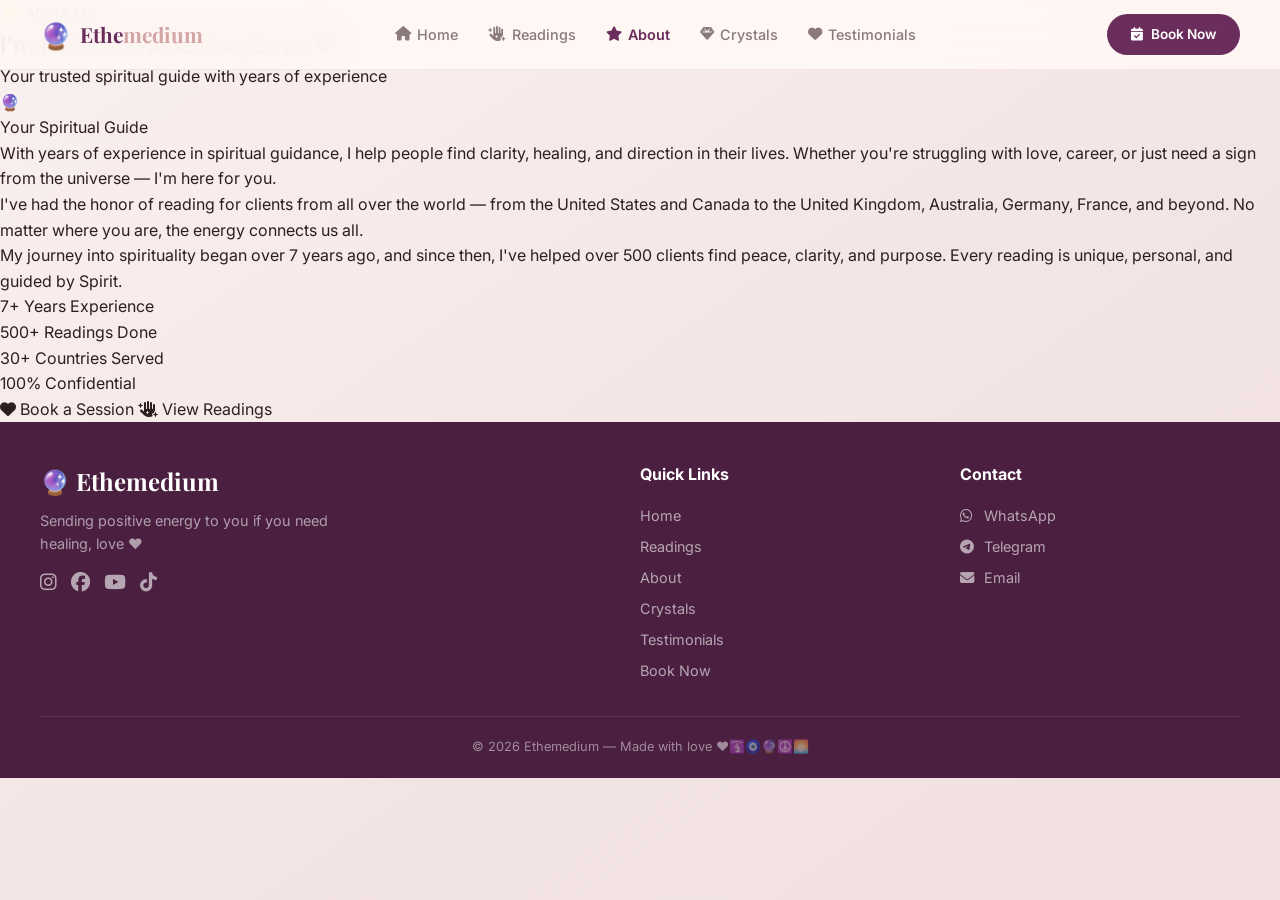
==== about.html @ 145f68f2 "Create about.html" ====
<!DOCTYPE html>
<html lang="en">
<head>
    <meta charset="UTF-8" />
    <meta name="viewport" content="width=device-width, initial-scale=1.0"/>
    <title>🔮 Ethemedium — About</title>
    
    <link rel="stylesheet" href="https://cdnjs.cloudflare.com/ajax/libs/font-awesome/6.5.0/css/all.min.css"/>
    <link href="https://fonts.googleapis.com/css2?family=Playfair+Display:wght@400;600;700;900&family=Inter:wght@300;400;500;600;700&display=swap" rel="stylesheet"/>
    <link rel="stylesheet" href="style.css"/>
</head>
<body>

<!-- ===== NAVIGATION ===== -->
<nav class="navbar">
    <div class="nav-container">
        <a href="index.html" class="nav-logo">
            <span class="logo-icon">🔮</span>
            <span class="logo-text">Ethe<span>medium</span></span>
        </a>
        <ul class="nav-links">
            <li><a href="index.html"><i class="fas fa-home"></i> Home</a></li>
            <li><a href="readings.html"><i class="fas fa-hand-sparkles"></i> Readings</a></li>
            <li><a href="about.html" class="active"><i class="fas fa-star"></i> About</a></li>
            <li><a href="crystals.html"><i class="fas fa-gem"></i> Crystals</a></li>
            <li><a href="testimonials.html"><i class="fas fa-heart"></i> Testimonials</a></li>
        </ul>
        <div class="nav-cta">
            <a href="booking.html" class="btn-primary">
                <i class="fas fa-calendar-check"></i> Book Now
            </a>
        </div>
        <div class="hamburger" onclick="toggleMenu()">
            <span></span>
            <span></span>
            <span></span>
        </div>
    </div>
</nav>

<!-- ===== ABOUT PAGE ===== -->
<section class="page-section">
    <div class="page-container">
        <div class="page-header">
            <span class="page-badge">🌟 About Me</span>
            <h1>I'm Here to Guide You, Love ❤️</h1>
            <p>Your trusted spiritual guide with years of experience</p>
        </div>

        <div class="about-page-content">
            <div class="about-image-large">
                <div class="about-image-placeholder-large">
                    <span>🔮</span>
                    <p>Your Spiritual Guide</p>
                </div>
            </div>

            <div class="about-text">
                <p>
                    With years of experience in spiritual guidance, I help people find clarity, 
                    healing, and direction in their lives. Whether you're struggling with love, 
                    career, or just need a sign from the universe — I'm here for you.
                </p>
                <p>
                    I've had the honor of reading for clients from all over the world — 
                    from the United States and Canada to the United Kingdom, Australia, 
                    Germany, France, and beyond. No matter where you are, the energy 
                    connects us all.
                </p>
                <p>
                    My journey into spirituality began over 7 years ago, and since then, 
                    I've helped over 500 clients find peace, clarity, and purpose. 
                    Every reading is unique, personal, and guided by Spirit.
                </p>
            </div>

            <div class="about-stats-large">
                <div class="stat-large">
                    <span class="stat-number-large">7+</span>
                    <span class="stat-label-large">Years Experience</span>
                </div>
                <div class="stat-large">
                    <span class="stat-number-large">500+</span>
                    <span class="stat-label-large">Readings Done</span>
                </div>
                <div class="stat-large">
                    <span class="stat-number-large">30+</span>
                    <span class="stat-label-large">Countries Served</span>
                </div>
                <div class="stat-large">
                    <span class="stat-number-large">100%</span>
                    <span class="stat-label-large">Confidential</span>
                </div>
            </div>

            <div class="about-cta">
                <a href="booking.html" class="btn-primary-large">
                    <i class="fas fa-heart"></i> Book a Session
                </a>
                <a href="readings.html" class="btn-secondary-large">
                    <i class="fas fa-hand-sparkles"></i> View Readings
                </a>
            </div>
        </div>
    </div>
</section>

<!-- ===== FOOTER ===== -->
<footer class="footer">
    <div class="footer-container">
        <div class="footer-brand">
            <span class="footer-logo">🔮 Ethemedium</span>
            <p>Sending positive energy to you if you need healing, love ❤️</p>
            <div class="footer-socials">
                <a href="#"><i class="fab fa-instagram"></i></a>
                <a href="#"><i class="fab fa-facebook"></i></a>
                <a href="#"><i class="fab fa-youtube"></i></a>
                <a href="#"><i class="fab fa-tiktok"></i></a>
            </div>
        </div>
        <div class="footer-links">
            <h4>Quick Links</h4>
            <a href="index.html">Home</a>
            <a href="readings.html">Readings</a>
            <a href="about.html">About</a>
            <a href="crystals.html">Crystals</a>
            <a href="testimonials.html">Testimonials</a>
            <a href="booking.html">Book Now</a>
        </div>
        <div class="footer-contact">
            <h4>Contact</h4>
            <a href="https://wa.me/2348000000000"><i class="fab fa-whatsapp"></i> WhatsApp</a>
            <a href="https://t.me/YourUsername"><i class="fab fa-telegram"></i> Telegram</a>
            <a href="mailto:spiritualsoul@gmail.com"><i class="fas fa-envelope"></i> Email</a>
        </div>
    </div>
    <div class="footer-bottom">
        <p>© 2026 Ethemedium — Made with love ❤️🛐🧿🔮☮️🌅</p>
    </div>
</footer>

<script>
    function toggleMenu() {
        document.querySelector('.nav-links').classList.toggle('show');
        document.querySelector('.hamburger').classList.toggle('active');
    }
</script>
</body>
</html>
---- style.css ----
/* ============================================
   ETHMEDIUM — COMPLETE STYLESHEET
   ============================================ */

/* ===== RESET & BASE ===== */
* {
    margin: 0;
    padding: 0;
    box-sizing: border-box;
}

:root {
    /* Primary Colors — Warm, Mystical, Inviting */
    --primary: #6B2D5C;
    --primary-light: #8B4D7A;
    --primary-dark: #4A1F3F;
    --secondary: #D4A5A5;
    --secondary-light: #F0E0E0;
    --secondary-bg: #FAF5F5;
    --gold: #C9A84C;
    --gold-light: #E8D5A0;
    --text-dark: #2D1F1F;
    --text-muted: #8A7A7A;
    --text-light: #F5EDED;
    --white: #FFFFFF;
    --shadow: 0 8px 32px rgba(107, 45, 92, 0.15);
    --shadow-hover: 0 12px 40px rgba(107, 45, 92, 0.25);
    --radius: 16px;
    --radius-lg: 24px;
    --transition: all 0.3s cubic-bezier(0.4, 0, 0.2, 1);
}

html {
    scroll-behavior: smooth;
}

body {
    font-family: 'Inter', -apple-system, BlinkMacSystemFont, sans-serif;
    background: linear-gradient(145deg, #FAF0F0 0%, #F5E6E6 50%, #F0E0E0 100%);
    color: var(--text-dark);
    min-height: 100vh;
    line-height: 1.6;
    overflow-x: hidden;
}

a {
    text-decoration: none;
    color: inherit;
}

img {
    max-width: 100%;
    height: auto;
}

/* ===== SCROLLBAR ===== */
::-webkit-scrollbar { width: 8px; }
::-webkit-scrollbar-track { background: var(--secondary-light); border-radius: 10px; }
::-webkit-scrollbar-thumb { background: var(--secondary); border-radius: 10px; }
::-webkit-scrollbar-thumb:hover { background: var(--primary-light); }

/* ============================================
   NAVIGATION
   ============================================ */
.navbar {
    position: fixed;
    top: 0;
    left: 0;
    width: 100%;
    background: rgba(255, 248, 245, 0.92);
    backdrop-filter: blur(20px);
    -webkit-backdrop-filter: blur(20px);
    border-bottom: 1px solid rgba(212, 165, 165, 0.2);
    z-index: 1000;
    padding: 0 20px;
    height: 70px;
    display: flex;
    align-items: center;
}

.nav-container {
    max-width: 1200px;
    width: 100%;
    margin: 0 auto;
    display: flex;
    justify-content: space-between;
    align-items: center;
}

.nav-logo {
    display: flex;
    align-items: center;
    gap: 8px;
    font-family: 'Playfair Display', serif;
    font-weight: 700;
    font-size: 1.3rem;
    color: var(--primary);
}

.nav-logo .logo-icon {
    font-size: 1.6rem;
}

.nav-logo .logo-text span {
    color: var(--secondary);
}

.nav-links {
    display: flex;
    list-style: none;
    gap: 30px;
    align-items: center;
}

.nav-links a {
    font-size: 0.9rem;
    font-weight: 500;
    color: var(--text-muted);
    transition: var(--transition);
    display: flex;
    align-items: center;
    gap: 6px;
}

.nav-links a:hover,
.nav-links a.active {
    color: var(--primary);
}

.nav-links a.active {
    font-weight: 600;
}

.nav-cta .btn-primary {
    background: var(--primary);
    color: white;
    padding: 10px 24px;
    border-radius: 50px;
    font-weight: 600;
    font-size: 0.85rem;
    transition: var(--transition);
    display: inline-flex;
    align-items: center;
    gap: 8px;
}

.nav-cta .btn-primary:hover {
    background: var(--primary-light);
    transform: translateY(-2px);
    box-shadow: var(--shadow);
}

.hamburger {
    display: none;
    flex-direction: column;
    gap: 5px;
    cursor: pointer;
    padding: 5px;
}

.hamburger span {
    width: 25px;
    height: 3px;
    background: var(--primary);
    border-radius: 3px;
    transition: var(--transition);
}

.hamburger.active span:nth-child(1) {
    transform: rotate(45deg) translate(6px, 6px);
}
.hamburger.active span:nth-child(2) {
    opacity: 0;
}
.hamburger.active span:nth-child(3) {
    transform: rotate(-45deg) translate(6px, -6px);
}

/* ============================================
   HERO SECTION WITH SLIDESHOW
   ============================================ */
.hero {
    position: relative;
    height: 100vh;
    min-height: 600px;
    display: flex;
    align-items: center;
    justify-content: center;
    margin-top: 0;
    overflow: hidden;
}

.hero-overlay {
    position: absolute;
    top: 0;
    left: 0;
    width: 100%;
    height: 100%;
    background: linear-gradient(135deg, rgba(107, 45, 92, 0.6) 0%, rgba(20, 10, 18, 0.7) 100%);
    z-index: 2;
}

.slideshow-container {
    position: absolute;
    top: 0;
    left: 0;
    width: 100%;
    height: 100%;
    z-index: 1;
}

.slide {
    position: absolute;
    top: 0;
    left: 0;
    width: 100%;
    height: 100%;
    background-size: cover;
    background-position: center;
    display: none;
    align-items: center;
    justify-content: center;
    transition: opacity 1s ease;
    opacity: 0;
}

.slide.active {
    display: flex;
    opacity: 1;
}

.slide-content {
    text-align: center;
    color: white;
    padding: 20px;
    display: none;
}

.slide-tag {
    background: rgba(255, 255, 255, 0.15);
    backdrop-filter: blur(10px);
    padding: 6px 18px;
    border-radius: 50px;
    font-size: 0.8rem;
    letter-spacing: 2px;
    text-transform: uppercase;
    display: inline-block;
    margin-bottom: 10px;
}

.slide-content h2 {
    font-family: 'Playfair Display', serif;
    font-size: 3rem;
    font-weight: 700;
    text-shadow: 0 2px 20px rgba(0,0,0,0.3);
}

.slide-content p {
    font-size: 1.2rem;
    opacity: 0.9;
    margin-top: 8px;
}

.slide-dots {
    position: absolute;
    bottom: 30px;
    left: 50%;
    transform: translateX(-50%);
    z-index: 10;
    display: flex;
    gap: 10px;
}

.dot {
    width: 12px;
    height: 12px;
    border-radius: 50%;
    background: rgba(255,255,255,0.4);
    cursor: pointer;
    transition: var(--transition);
}

.dot.active {
    background: white;
    transform: scale(1.2);
}

.dot:hover {
    background: rgba(255,255,255,0.8);
}

.slide-arrow {
    position: absolute;
    top: 50%;
    transform: translateY(-50%);
    z-index: 10;
    color: white;
    font-size: 2rem;
    padding: 12px 18px;
    background: rgba(0,0,0,0.2);
    border-radius: 50%;
    cursor: pointer;
    transition: var(--transition);
    text-decoration: none;
    backdrop-filter: blur(5px);
}

.slide-arrow:hover {
    background: rgba(0,0,0,0.4);
}

.slide-arrow.prev { left: 20px; }
.slide-arrow.next { right: 20px; }

.hero-text {
    position: relative;
    z-index: 3;
    text-align: center;
    color: white;
    padding: 20px;
    max-width: 800px;
}

.hero-text h1 {
    display: flex;
    flex-direction: column;
    gap: 6px;
}

.hero-sub {
    font-size: 1rem;
    font-weight: 300;
    letter-spacing: 3px;
    opacity: 0.9;
}

.hero-main {
    font-family: 'Playfair Display', serif;
    font-size: 4rem;
    font-weight: 900;
    text-shadow: 0 4px 30px rgba(0,0,0,0.3);
}

.hero-line {
    font-size: 1.8rem;
    letter-spacing: 10px;
    margin-top: 4px;
}

.hero-desc {
    font-size: 1.1rem;
    opacity: 0.9;
    margin: 16px 0 28px;
    line-height: 1.8;
}

.hero-buttons {
    display: flex;
    gap: 16px;
    justify-content: center;
    flex-wrap: wrap;
}

.btn-hero-primary {
    background: white;
    color: var(--primary);
    padding: 14px 32px;
    border-radius: 50px;
    font-weight: 600;
    font-size: 1rem;
    transition: var(--transition);
    display: inline-flex;
    align-items: center;
    gap: 10px;
}

.btn-hero-primary:hover {
    transform: translateY(-3px);
    box-shadow: 0 8px 30px rgba(0,0,0,0.2);
}

.btn-hero-secondary {
    background: transparent;
    color: white;
    padding: 14px 32px;
    border-radius: 50px;
    font-weight: 600;
    font-size: 1rem;
    border: 2px solid rgba(255,255,255,0.4);
    transition: var(--transition);
    display: inline-flex;
    align-items: center;
    gap: 10px;
}

.btn-hero-secondary:hover {
    background: rgba(255,255,255,0.1);
    border-color: white;
    transform: translateY(-3px);
}

/* ============================================
   SECTION HEADERS
   ============================================ */
.section-header {
    text-align: center;
    margin-bottom: 32px;
}

.section-badge {
    display: inline-block;
    background: rgba(212, 165, 165, 0.2);
    color: var(--primary-light);
    padding: 4px 16px;
    border-radius: 50px;
    font-size: 0.75rem;
    font-weight: 600;
    letter-spacing: 1px;
    text-transform: uppercase;
    margin-bottom: 8px;
}

.section-header h2 {
    font-family: 'Playfair Display', serif;
    font-size: 2.2rem;
    color: var(--primary-dark);
}

.section-header p {
    color: var(--text-muted);
    font-size: 1rem;
    margin-top: 4px;
}

/* ============================================
   READINGS PREVIEW (HOMEPAGE)
   ============================================ */
.readings-preview {
    padding: 60px 20px;
    max-width: 1200px;
    margin: 0 auto;
}

.readings-grid-preview {
    display: grid;
    grid-template-columns: repeat(auto-fill, minmax(180px, 1fr));
    gap: 16px;
}

.reading-preview-card {
    background: white;
    border-radius: var(--radius);
    padding: 20px 16px;
    text-align: center;
    border: 2px solid var(--secondary-light);
    transition: var(--transition);
    position: relative;
}

.reading-preview-card:hover {
    border-color: var(--secondary);
    transform: translateY(-4px);
    box-shadow: var(--shadow-hover);
}

.reading-preview-card .rp-icon {
    font-size: 2.2rem;
    display: block;
    margin-bottom: 6px;
}

.reading-preview-card h4 {
    font-size: 0.95rem;
    color: var(--text-dark);
}

.reading-preview-card p {
    font-size: 0.75rem;
    color: var(--text-muted);
    margin: 4px 0 8px;
    line-height: 1.3;
}

.reading-preview-card .rp-price {
    font-weight: 700;
    color: var(--primary);
    font-size: 0.9rem;
    display: block;
    margin-bottom: 10px;
}

.reading-preview-card .rp-btn {
    background: var(--primary);
    color: white;
    padding: 6px 20px;
    border-radius: 25px;
    font-size: 0.8rem;
    font-weight: 500;
    transition: var(--transition);
    display: inline-block;
}

.reading-preview-card .rp-btn:hover {
    background: var(--primary-light);
}

.reading-preview-card.featured {
    border-color: var(--gold);
    background: linear-gradient(135deg, #FFF9F0, #FFF5E6);
}

.reading-preview-card .featured-badge {
    position: absolute;
    top: -10px;
    right: -10px;
    background: var(--gold);
    color: white;
    padding: 4px 12px;
    border-radius: 20px;
    font-size: 0.7rem;
    font-weight: 600;
}

/* ============================================
   ABOUT SECTION
   ============================================ */
.about-section {
    padding: 60px 20px;
    max-width: 1200px;
    margin: 0 auto;
}

.about-container {
    display: grid;
    grid-template-columns: 1fr 1fr;
    gap: 40px;
    align-items: center;
    background: white;
    border-radius: var(--radius-lg);
    padding: 40px;
    box-shadow: var(--shadow);
}

.about-image-placeholder {
    background: linear-gradient(135deg, var(--primary), var(--primary-light));
    border-radius: var(--radius);
    height: 300px;
    display: flex;
    flex-direction: column;
    align-items: center;
    justify-content: center;
    color: white;
    font-size: 4rem;
}

.about-image-placeholder p {
    font-size: 1.2rem;
    font-weight: 500;
    margin-top: 8px;
}

.about-content h2 {
    font-family: 'Playfair Display', serif;
    font-size: 2rem;
    color: var(--primary-dark);
    margin-bottom: 12px;
}

.about-content p {
    color: var(--text-muted);
    line-height: 1.8;
}

.about-stats {
    display: flex;
    gap: 30px;
    margin: 20px 0 24px;
}

.stat {
    text-align: center;
}

.stat-number {
    display: block;
    font-family: 'Playfair Display', serif;
    font-size: 1.8rem;
    font-weight: 700;
    color: var(--primary);
}

.stat-label {
    font-size: 0.8rem;
    color: var(--text-muted);
}

.about-content .btn-primary {
    background: var(--primary);
    color: white;
    padding: 12px 28px;
    border-radius: 50px;
    font-weight: 600;
    display: inline-flex;
    align-items: center;
    gap: 10px;
    transition: var(--transition);
}

.about-content .btn-primary:hover {
    background: var(--primary-light);
    transform: translateY(-2px);
    box-shadow: var(--shadow);
}

/* ============================================
   CRYSTALS PREVIEW (HOMEPAGE)
   ============================================ */
.crystals-preview {
    padding: 60px 20px;
    max-width: 1200px;
    margin: 0 auto;
}

.crystals-grid-preview {
    display: grid;
    grid-template-columns: repeat(auto-fill, minmax(180px, 1fr));
    gap: 16px;
}

.crystal-preview-card {
    background: white;
    border-radius: var(--radius);
    padding: 20px 16px;
    text-align: center;
    border: 2px solid var(--secondary-light);
    transition: var(--transition);
    position: relative;
}

.crystal-preview-card:hover {
    border-color: var(--secondary);
    transform: translateY(-4px);
    box-shadow: var(--shadow-hover);
}

.crystal-preview-card .cp-icon {
    font-size: 2.5rem;
    display: block;
    margin-bottom: 6px;
}

.crystal-preview-card h4 {
    font-size: 0.9rem;
    color: var(--text-dark);
}

.crystal-preview-card p {
    font-size: 0.7rem;
    color: var(--text-muted);
    margin: 4px 0;
}

.crystal-preview-card .cp-price {
    font-weight: 700;
    color: var(--primary);
    font-size: 0.95rem;
    display: block;
    margin: 6px 0 10px;
}

.crystal-preview-card .cp-btn {
    background: var(--primary);
    color: white;
    padding: 6px 16px;
    border-radius: 25px;
    font-size: 0.75rem;
    font-weight: 500;
    transition: var(--transition);
    display: inline-block;
}

.crystal-preview-card .cp-btn:hover {
    background: var(--primary-light);
}

.crystal-preview-card .save-badge {
    position: absolute;
    top: -8px;
    right: -8px;
    background: #E8798A;
    color: white;
    padding: 3px 10px;
    border-radius: 20px;
    font-size: 0.6rem;
    font-weight: 600;
}

/* ============================================
   TESTIMONIALS
   ============================================ */
.testimonials {
    padding: 60px 20px;
    max-width: 1200px;
    margin: 0 auto;
}

.testimonials-grid {
    display: grid;
    grid-template-columns: repeat(auto-fill, minmax(280px, 1fr));
    gap: 24px;
}

.testimonial-card {
    background: white;
    border-radius: var(--radius);
    padding: 28px 24px;
    box-shadow: var(--shadow);
    transition: var(--transition);
}

.testimonial-card:hover {
    transform: translateY(-4px);
    box-shadow: var(--shadow-hover);
}

.testimonial-stars {
    font-size: 1.2rem;
    margin-bottom: 10px;
}

.testimonial-card p {
    font-style: italic;
    color: var(--text-dark);
    line-height: 1.7;
    font-size: 0.95rem;
}

.testimonial-author {
    margin-top: 14px;
    display: flex;
    flex-direction: column;
}

.ta-name {
    font-weight: 600;
    color: var(--primary);
}

.ta-location {
    font-size: 0.8rem;
    color: var(--text-muted);
}

/* ============================================
   CTA SECTION
   ============================================ */
.cta-section {
    padding: 60px 20px;
    background: linear-gradient(135deg, var(--primary-dark), var(--primary));
    margin: 0;
}

.cta-content {
    max-width: 800px;
    margin: 0 auto;
    text-align: center;
    color: white;
}

.cta-badge {
    display: inline-block;
    background: rgba(255,255,255,0.15);
    padding: 4px 16px;
    border-radius: 50px;
    font-size: 0.8rem;
    letter-spacing: 1px;
    margin-bottom: 10px;
}

.cta-content h2 {
    font-family: 'Playfair Display', serif;
    font-size: 2.5rem;
    margin-bottom: 8px;
}

.cta-content p {
    opacity: 0.9;
    margin-bottom: 24px;
    font-size: 1.05rem;
}

.cta-buttons {
    display: flex;
    gap: 16px;
    justify-content: center;
    flex-wrap: wrap;
}

.cta-content .btn-hero-primary {
    background: white;
    color: var(--primary);
    padding: 14px 32px;
    border-radius: 50px;
    font-weight: 600;
    font-size: 1rem;
    transition: var(--transition);
    display: inline-flex;
    align-items: center;
    gap: 10px;
}

.cta-content .btn-hero-primary:hover {
    transform: translateY(-3px);
    box-shadow: 0 8px 30px rgba(0,0,0,0.2);
}

.cta-content .btn-hero-secondary {
    background: transparent;
    color: white;
    padding: 14px 32px;
    border-radius: 50px;
    font-weight: 600;
    font-size: 1rem;
    border: 2px solid rgba(255,255,255,0.4);
    transition: var(--transition);
    display: inline-flex;
    align-items: center;
    gap: 10px;
}

.cta-content .btn-hero-secondary:hover {
    background: rgba(255,255,255,0.1);
    border-color: white;
    transform: translateY(-3px);
}

.cta-emoji {
    font-size: 2rem;
    letter-spacing: 12px;
    margin-top: 20px;
}

/* ============================================
   FOOTER
   ============================================ */
.footer {
    background: var(--primary-dark);
    color: rgba(255,255,255,0.8);
    padding: 40px 20px 20px;
}

.footer-container {
    max-width: 1200px;
    margin: 0 auto;
    display: grid;
    grid-template-columns: 2fr 1fr 1fr;
    gap: 40px;
    padding-bottom: 30px;
    border-bottom: 1px solid rgba(255,255,255,0.1);
}

.footer-logo {
    font-family: 'Playfair Display', serif;
    font-size: 1.5rem;
    font-weight: 700;
    color: white;
    display: block;
    margin-bottom: 8px;
}

.footer-brand p {
    font-size: 0.9rem;
    opacity: 0.7;
    max-width: 300px;
}

.footer-socials {
    display: flex;
    gap: 14px;
    margin-top: 12px;
}

.footer-socials a {
    color: rgba(255,255,255,0.6);
    font-size: 1.2rem;
    transition: var(--transition);
}

.footer-socials a:hover {
    color: white;
    transform: translateY(-2px);
}

.footer-links h4,
.footer-contact h4 {
    color: white;
    font-size: 1rem;
    margin-bottom: 12px;
}

.footer-links a,
.footer-contact a {
    display: block;
    color: rgba(255,255,255,0.6);
    font-size: 0.9rem;
    padding: 4px 0;
    transition: var(--transition);
}

.footer-links a:hover,
.footer-contact a:hover {
    color: white;
}

.footer-contact a i {
    width: 20px;
}

.footer-bottom {
    max-width: 1200px;
    margin: 0 auto;
    text-align: center;
    padding-top: 20px;
    font-size: 0.8rem;
    opacity: 0.6;
}

/* ============================================
   BOOKING PAGE
   ============================================ */
.booking-page {
    padding: 90px 20px 40px;
    min-height: 100vh;
}

.booking-container {
    max-width: 820px;
    margin: 0 auto;
    background: rgba(255, 248, 245, 0.92);
    backdrop-filter: blur(20px);
    border-radius: var(--radius-lg);
    padding: 32px 28px;
    box-shadow: 0 20px 60px rgba(107, 45, 92, 0.12);
    border: 1px solid rgba(212, 165, 165, 0.2);
}

.booking-header {
    text-align: center;
    padding-bottom: 24px;
    margin-bottom: 24px;
    border-bottom: 2px dashed var(--secondary-light);
}

.booking-badge {
    display: inline-block;
    background: var(--primary);
    color: white;
    padding: 4px 16px;
    border-radius: 50px;
    font-size: 0.75rem;
    font-weight: 600;
    letter-spacing: 1px;
    margin-bottom: 8px;
}

.booking-header h1 {
    font-family: 'Playfair Display', serif;
    font-size: 2rem;
    color: var(--primary-dark);
}

.booking-header p {
    color: var(--text-muted);
}

.booking-emoji {
    font-size: 1.6rem;
    letter-spacing: 8px;
    margin-top: 6px;
}

.booking-step {
    margin-bottom: 28px;
    padding-bottom: 24px;
    border-bottom: 1px solid rgba(212, 165, 165, 0.15);
}

.booking-step:last-of-type {
    border-bottom: none;
    margin-bottom: 0;
    padding-bottom: 0;
}

.step-label {
    display: flex;
    align-items: center;
    gap: 12px;
    margin-bottom: 14px;
    flex-wrap: wrap;
}

.step-num {
    font-family: 'Playfair Display', serif;
    font-size: 0.8rem;
    font-weight: 700;
    color: white;
    background: var(--primary);
    width: 30px;
    height: 30px;
    border-radius: 50%;
    display: inline-flex;
    align-items: center;
    justify-content: center;
    flex-shrink: 0;
}

.step-label h3 {
    font-family: 'Playfair Display', serif;
    font-size: 1.1rem;
    color: var(--primary-dark);
    font-weight: 600;
}

.step-required {
    font-size: 0.7rem;
    color: #E8798A;
    font-weight: 600;
    margin-left: auto;
}

.step-optional {
    font-size: 0.7rem;
    color: var(--text-muted);
    font-weight: 400;
    margin-left: auto;
}

/* ===== READING CARDS (Booking Page) ===== */
.readings-grid {
    display: grid;
    grid-template-columns: repeat(auto-fill, minmax(160px, 1fr));
    gap: 12px;
}

.reading-card {
    background: white;
    border-radius: var(--radius);
    padding: 16px 14px;
    border: 2px solid var(--secondary-light);
    transition: var(--transition);
    cursor: pointer;
    text-align: center;
    position: relative;
}

.reading-card:hover {
    border-color: var(--secondary);
    transform: translateY(-3px);
    box-shadow: 0 6px 20px rgba(212, 165, 165, 0.2);
}

.reading-card.selected {
    border-color: var(--primary);
    background: var(--secondary-bg);
    box-shadow: 0 0 0 3px rgba(107, 45, 92, 0.12);
}

.reading-card .icon {
    font-size: 1.8rem;
    display: block;
    margin-bottom: 4px;
}

.reading-card h4 {
    font-size: 0.85rem;
    color: var(--text-dark);
    font-weight: 600;
}

.reading-card .desc {
    font-size: 0.65rem;
    color: var(--text-muted);
    display: block;
    margin: 2px 0 4px;
    line-height: 1.3;
}

.reading-card .price {
    font-weight: 700;
    color: var(--primary);
    font-size: 0.9rem;
}

.reading-card .check-mark {
    position: absolute;
    top: 4px;
    right: 6px;
    color: var(--primary);
    font-size: 0.9rem;
    display: none;
}

.reading-card.selected .check-mark {
    display: block;
}

/* ===== DURATION SELECTOR ===== */
.duration-selector {
    display: grid;
    grid-template-columns: repeat(3, 1fr);
    gap: 10px;
}

.duration-btn {
    background: white;
    border: 2px solid var(--secondary-light);
    border-radius: var(--radius);
    padding: 14px 10px;
    text-align: center;
    cursor: pointer;
    transition: var(--transition);
}

.duration-btn:hover {
    border-color: var(--secondary);
    transform: translateY(-2px);
}

.duration-btn.active {
    border-color: var(--primary);
    background: var(--secondary-bg);
    box-shadow: 0 0 0 3px rgba(107, 45, 92, 0.1);
}

.duration-btn .time {
    font-weight: 700;
    font-size: 1.1rem;
    color: var(--text-dark);
}

.duration-btn .label {
    font-size: 0.7rem;
    color: var(--text-muted);
}

.duration-btn .price-display {
    font-size: 0.85rem;
    font-weight: 600;
    color: var(--primary);
    margin-top: 2px;
}

/* ===== QUESTIONS AREA ===== */
.questions-area {
    width: 100%;
    padding: 16px 18px;
    border: 2px solid var(--secondary-light);
    border-radius: var(--radius);
    font-family: 'Inter', sans-serif;
    font-size: 0.95rem;
    resize: vertical;
    transition: var(--transition);
    background: white;
    color: var(--text-dark);
    line-height: 1.6;
}

.questions-area:focus {
    outline: none;
    border-color: var(--primary);
    box-shadow: 0 0 0 3px rgba(107, 45, 92, 0.08);
}

.questions-area::placeholder {
    color: #b8a8a8;
    font-style: italic;
}

/* ===== CRYSTALS SHOP (Booking Page) ===== */
.crystals-grid {
    display: grid;
    grid-template-columns: repeat(auto-fill, minmax(140px, 1fr));
    gap: 12px;
}

.crystal-item {
    background: white;
    border-radius: var(--radius);
    padding: 16px 12px;
    border: 2px solid var(--secondary-light);
    text-align: center;
    transition: var(--transition);
    position: relative;
}

.crystal-item:hover {
    border-color: var(--secondary);
    transform: translateY(-3px);
    box-shadow: 0 6px 20px rgba(212, 165, 165, 0.15);
}

.crystal-item .crystal-icon {
    font-size: 2.2rem;
    display: block;
    margin-bottom: 4px;
}

.crystal-item .crystal-name {
    font-weight: 600;
    font-size: 0.85rem;
    color: var(--text-dark);
}

.crystal-item .crystal-desc {
    font-size: 0.65rem;
    color: var(--text-muted);
    display: block;
    margin: 2px 0 4px;
    line-height: 1.3;
}

.crystal-item .crystal-price {
    font-weight: 700;
    color: var(--primary);
    font-size: 0.9rem;
    display: block;
    margin: 4px 0 8px;
}

.add-to-cart-btn {
    background: var(--primary);
    color: white;
    border: none;
    padding: 7px 14px;
    border-radius: 25px;
    font-size: 0.75rem;
    font-weight: 500;
    cursor: pointer;
    transition: var(--transition);
    width: 100%;
    font-family: 'Inter', sans-serif;
}

.add-to-cart-btn:hover {
    background: var(--primary-light);
    transform: scale(1.02);
}

.add-to-cart-btn.in-cart {
    background: #2d7a5a;
}

.crystal-item .qty-badge {
    position: absolute;
    top: -6px;
    right: -6px;
    background: var(--secondary);
    color: white;
    border-radius: 50%;
    width: 24px;
    height: 24px;
    font-size: 0.7rem;
    font-weight: 700;
    display: flex;
    align-items: center;
    justify-content: center;
}

/* ===== CART SUMMARY ===== */
.cart-summary {
    background: white;
    border-radius: var(--radius);
    padding: 18px 20px;
    border: 2px solid var(--secondary-light);
}

.cart-header {
    display: flex;
    justify-content: space-between;
    align-items: center;
    margin-bottom: 10px;
}

.cart-header h4 {
    font-family: 'Playfair Display', serif;
    font-size: 1rem;
    color: var(--primary-dark);
}

.cart-count {
    background: var(--primary);
    color: white;
    border-radius: 50%;
    width: 28px;
    height: 28px;
    display: inline-flex;
    align-items: center;
    justify-content: center;
    font-size: 0.8rem;
    font-weight: 600;
}

.cart-count-badge {
    font-size: 0.75rem;
    color: var(--text-muted);
    font-weight: 400;
    margin-left: auto;
}

.cart-items {
    max-height: 160px;
    overflow-y: auto;
    margin: 8px 0;
}

.cart-items::-webkit-scrollbar {
    width: 4px;
}
.cart-items::-webkit-scrollbar-thumb {
    background: var(--secondary);
    border-radius: 10px;
}

.cart-item {
    display: flex;
    justify-content: space-between;
    align-items: center;
    padding: 6px 0;
    border-bottom: 1px solid rgba(212, 165, 165, 0.15);
    font-size: 0.85rem;
}

.cart-item:last-child {
    border-bottom: none;
}

.cart-item .item-name {
    display: flex;
    align-items: center;
    gap: 6px;
}

.cart-item .remove-item {
    color: #cc5555;
    cursor: pointer;
    font-size: 0.8rem;
    margin-left: 8px;
    opacity: 0.6;
    transition: var(--transition);
}

.cart-item .remove-item:hover {
    opacity: 1;
}

.empty-cart-msg {
    color: #b8a8a8;
    font-style: italic;
    text-align: center;
    padding: 10px 0;
    font-size: 0.9rem;
}

.cart-total {
    display: flex;
    justify-content: space-between;
    font-size: 1.1rem;
    font-weight: 700;
    color: var(--primary);
    padding-top: 10px;
    border-top: 2px dashed var(--secondary-light);
    margin-top: 6px;
}

/* ===== BOOKING ACTIONS ===== */
.booking-actions {
    display: flex;
    flex-direction: column;
    gap: 12px;
}

.booking-btn {
    padding: 16px 24px;
    border: none;
    border-radius: 50px;
    font-size: 1.05rem;
    font-weight: 600;
    cursor: pointer;
    transition: var(--transition);
    display: flex;
    align-items: center;
    justify-content: center;
    gap: 12px;
    font-family: 'Inter', sans-serif;
    text-decoration: none;
    letter-spacing: 0.3px;
}

.booking-btn.whatsapp {
    background: #25D366;
    color: white;
    box-shadow: 0 4px 20px rgba(37, 211, 102, 0.3);
}

.booking-btn.whatsapp:hover {
    transform: translateY(-2px);
    box-shadow: 0 6px 30px rgba(37, 211, 102, 0.4);
}

.booking-btn.telegram {
    background: #0088cc;
    color: white;
    box-shadow: 0 4px 20px rgba(0, 136, 204, 0.3);
}

.booking-btn.telegram:hover {
    transform: translateY(-2px);
    box-shadow: 0 6px 30px rgba(0, 136, 204, 0.4);
}

.booking-btn i {
    font-size: 1.5rem;
}

.booking-btn:disabled {
    opacity: 0.5;
    cursor: not-allowed;
    transform: none !important;
}

.booking-note {
    text-align: center;
    font-size: 0.8rem;
    color: var(--text-muted);
    padding: 4px 0;
}

.booking-note i {
    margin-right: 6px;
}

.booking-footer {
    text-align: center;
    padding-top: 24px;
    margin-top: 24px;
    border-top: 2px dashed var(--secondary-light);
}

.booking-footer .booking-quote {
    font-style: italic;
    color: var(--text-muted);
    font-size: 0.9rem;
    margin-top: 4px;
}

/* ============================================
   TOAST NOTIFICATION
   ============================================ */
.toast {
    position: fixed;
    bottom: 30px;
    left: 50%;
    transform: translateX(-50%) translateY(100px);
    background: var(--primary-dark);
    color: white;
    padding: 14px 30px;
    border-radius: 50px;
    font-size: 0.95rem;
    box-shadow: 0 8px 30px rgba(0, 0, 0, 0.2);
    opacity: 0;
    transition: all 0.5s cubic-bezier(0.4, 0, 0.2, 1);
    pointer-events: none;
    z-index: 999;
    text-align: center;
    max-width: 90%;
    font-family: 'Inter', sans-serif;
}

.toast.show {
    opacity: 1;
    transform: translateX(-50%) translateY(0);
}

/* ============================================
   SCROLL TO TOP
   ============================================ */
.scroll-top {
    position: fixed;
    bottom: 100px;
    right: 20px;
    background: var(--primary);
    color: white;
    width: 44px;
    height: 44px;
    border-radius: 50%;
    border: none;
    font-size: 1.2rem;
    cursor: pointer;
    box-shadow: 0 4px 20px rgba(107, 45, 92, 0.3);
    transition: var(--transition);
    display: none;
    z-index: 100;
}

.scroll-top:hover {
    transform: scale(1.1);
    background: var(--primary-light);
}

.scroll-top.visible {
    display: block;
}

/* ============================================
   RESPONSIVE
   ============================================ */
@media (max-width: 992px) {
    .about-container {
        grid-template-columns: 1fr;
        padding: 30px;
    }
    
    .footer-container {
        grid-template-columns: 1fr 1fr;
        gap: 30px;
    }
}

@media (max-width: 768px) {
    .nav-links {
        position: fixed;
        top: 70px;
        left: 0;
        width: 100%;
        background: rgba(255, 248, 245, 0.98);
        flex-direction: column;
        padding: 20px;
        gap: 16px;
        border-bottom: 1px solid rgba(212, 165, 165, 0.2);
        display: none;
        backdrop-filter: blur(20px);
    }
    
    .nav-links.show {
        display: flex;
    }
    
    .hamburger {
        display: flex;
    }
    
    .nav-cta .btn-primary {
        display: none;
    }
    
    .hero-main {
        font-size: 2.8rem;
    }
    
    .hero-desc {
        font-size: 0.95rem;
    }
    
    .hero-buttons {
        flex-direction: column;
        align-items: center;
    }
    
    .section-header h2 {
        font-size: 1.6rem;
    }
    
    .about-stats {
        flex-direction: column;
        gap: 12px;
    }
    
    .booking-container {
        padding: 20px 16px;
    }
    
    .booking-header h1 {
        font-size: 1.5rem;
    }
    
    .readings-grid {
        grid-template-columns: 1fr 1fr;
    }
    
    .crystals-grid {
        grid-template-columns: 1fr 1fr;
    }
    
    .duration-selector {
        grid-template-columns: 1fr 1fr 1fr;
    }
    
    .footer-container {
        grid-template-columns: 1fr;
        gap: 20px;
    }
    
    .slide-content h2 {
        font-size: 2rem;
    }
    
    .slide-arrow {
        font-size: 1.2rem;
        padding: 8px 12px;
    }
}

@media (max-width: 480px) {
    .hero-main {
        font-size: 2rem;
    }
    
    .hero-sub {
        font-size: 0.8rem;
    }
    
    .hero-line {
        font-size: 1.2rem;
    }
    
    .readings-grid-preview {
        grid-template-columns: 1fr 1fr;
    }
    
    .crystals-grid-preview {
        grid-template-columns: 1fr 1fr;
    }
    
    .readings-grid {
        grid-template-columns: 1fr 1fr;
        gap: 8px;
    }
    
    .crystals-grid {
        grid-template-columns: 1fr 1fr;
        gap: 8px;
    }
    
    .reading-card {
        padding: 12px 10px;
    }
    
    .reading-card .icon {
        font-size: 1.5rem;
    }
    
    .crystal-item {
        padding: 12px 8px;
    }
    
    .crystal-item .crystal-icon {
        font-size: 1.8rem;
    }
    
    .duration-btn {
        padding: 10px 6px;
    }
    
    .booking-btn {
        font-size: 0.9rem;
        padding: 14px 16px;
    }
    
    .testimonials-grid {
        grid-template-columns: 1fr;
    }
}
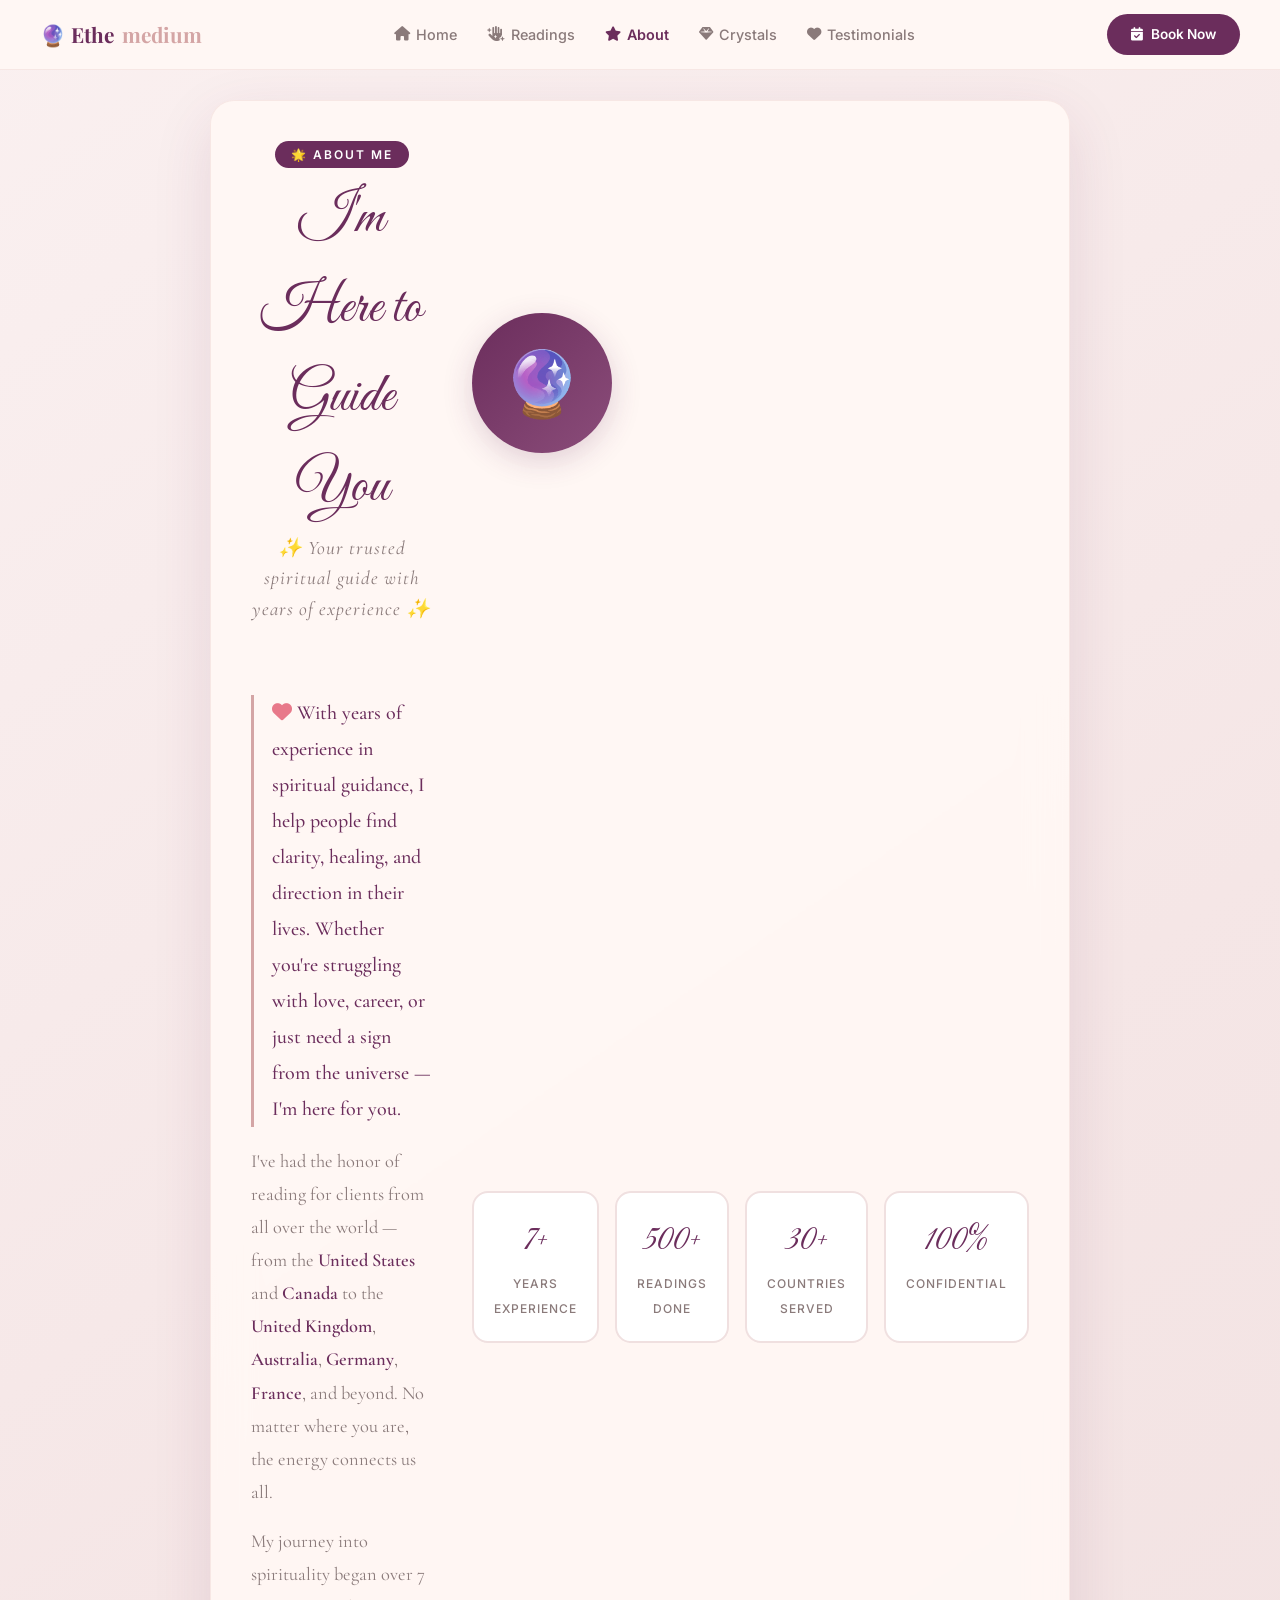
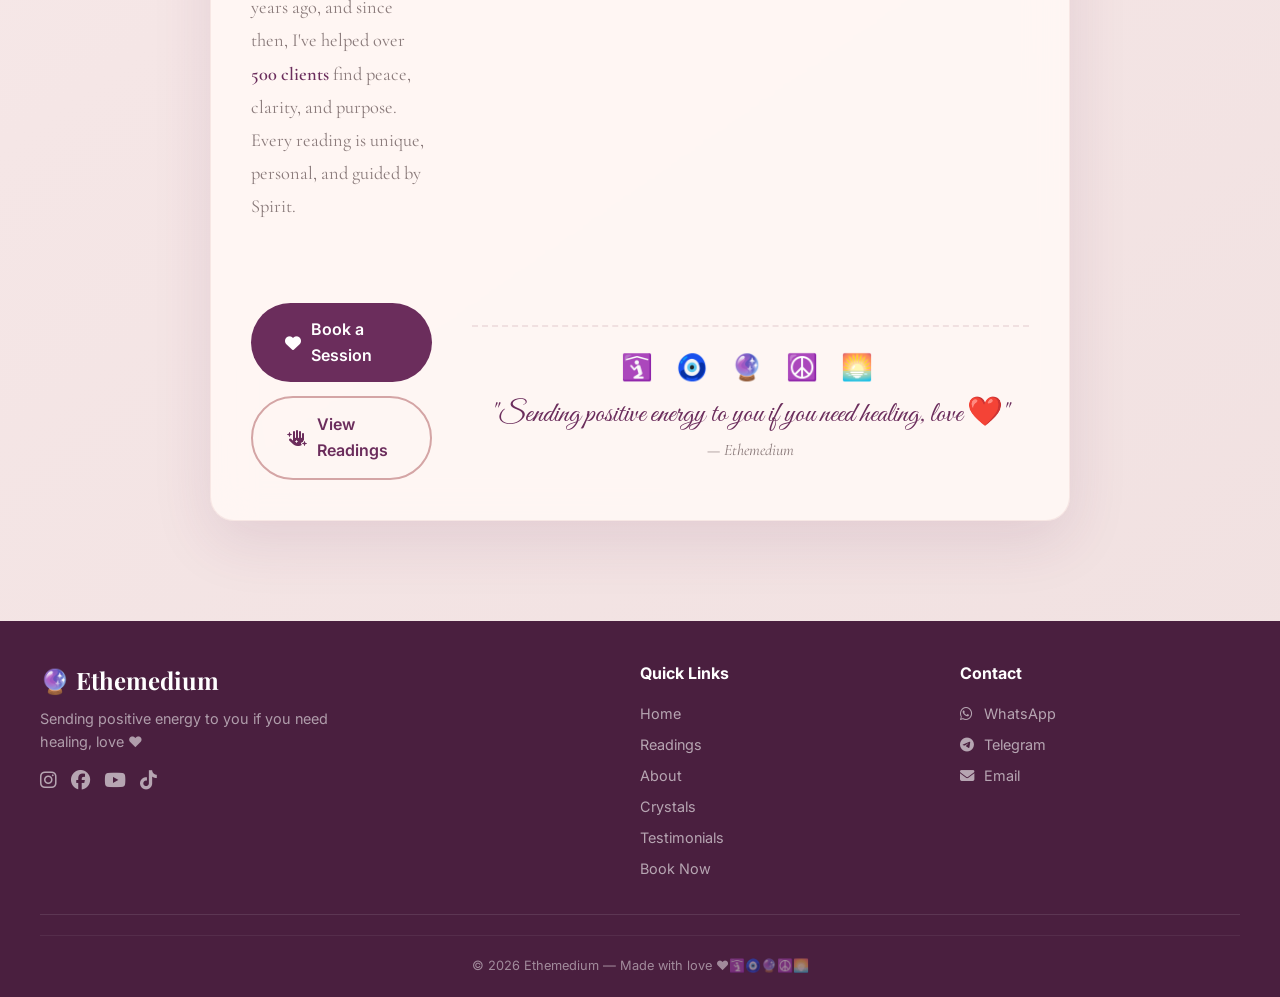
==== commit 01f8a69a: "Update about.html" ====
--- a/about.html
+++ b/about.html
@@ -6,102 +6,197 @@
     <title>🔮 Ethemedium — About</title>
     
     <link rel="stylesheet" href="https://cdnjs.cloudflare.com/ajax/libs/font-awesome/6.5.0/css/all.min.css"/>
-    <link href="https://fonts.googleapis.com/css2?family=Playfair+Display:wght@400;600;700;900&family=Inter:wght@300;400;500;600;700&display=swap" rel="stylesheet"/>
+    <link href="https://fonts.googleapis.com/css2?family=Playfair+Display:wght@400;600;700;900&family=Inter:wght@300;400;500;600;700&family=Great+Vibes&family=Cormorant+Garamond:wght@300;400;500;600;700&display=swap" rel="stylesheet"/>
     <link rel="stylesheet" href="style.css"/>
+    
+    <style>
+        * { margin: 0; padding: 0; box-sizing: border-box; }
+        body { background: linear-gradient(145deg, #FAF0F0 0%, #F5E6E6 50%, #F0E0E0 100%); font-family: 'Inter', sans-serif; min-height: 100vh; }
+        
+        /* ===== NAVIGATION ===== */
+        .navbar { position: fixed; top: 0; left: 0; width: 100%; background: rgba(255, 248, 245, 0.92); backdrop-filter: blur(20px); border-bottom: 1px solid rgba(212, 165, 165, 0.2); z-index: 1000; padding: 0 20px; height: 70px; display: flex; align-items: center; }
+        .nav-container { max-width: 1200px; width: 100%; margin: 0 auto; display: flex; justify-content: space-between; align-items: center; }
+        .nav-logo { display: flex; align-items: center; gap: 8px; font-family: 'Playfair Display', serif; font-weight: 700; font-size: 1.3rem; color: #6B2D5C; text-decoration: none; }
+        .nav-logo span { color: #D4A5A5; }
+        .nav-links { display: flex; list-style: none; gap: 30px; align-items: center; }
+        .nav-links a { font-size: 0.9rem; font-weight: 500; color: #8A7A7A; transition: all 0.3s; display: flex; align-items: center; gap: 6px; text-decoration: none; }
+        .nav-links a:hover, .nav-links a.active { color: #6B2D5C; font-weight: 600; }
+        .btn-primary { background: #6B2D5C; color: white; padding: 10px 24px; border-radius: 50px; font-weight: 600; font-size: 0.85rem; transition: all 0.3s; display: inline-flex; align-items: center; gap: 8px; text-decoration: none; border: none; cursor: pointer; }
+        .btn-primary:hover { background: #8B4D7A; transform: translateY(-2px); box-shadow: 0 8px 32px rgba(107, 45, 92, 0.15); }
+        .hamburger { display: none; flex-direction: column; gap: 5px; cursor: pointer; padding: 5px; }
+        .hamburger span { width: 25px; height: 3px; background: #6B2D5C; border-radius: 3px; transition: all 0.3s; }
+
+        /* ===== ABOUT PAGE ===== */
+        .about-page { padding: 100px 20px 60px; max-width: 900px; margin: 0 auto; }
+        .about-container { background: rgba(255, 248, 245, 0.92); backdrop-filter: blur(20px); border-radius: 24px; padding: 40px; box-shadow: 0 20px 60px rgba(107, 45, 92, 0.12); border: 1px solid rgba(212, 165, 165, 0.2); }
+
+        .about-header { text-align: center; margin-bottom: 30px; }
+        .about-badge { display: inline-block; background: #6B2D5C; color: white; padding: 4px 16px; border-radius: 50px; font-size: 0.75rem; font-weight: 600; letter-spacing: 2px; text-transform: uppercase; }
+        .about-header h1 { font-family: 'Great Vibes', cursive; font-size: 3.5rem; color: #6B2D5C; margin-top: 6px; font-weight: 400; }
+        .about-header .subtitle { font-family: 'Cormorant Garamond', serif; font-size: 1.2rem; color: #8A7A7A; font-style: italic; letter-spacing: 1px; }
+
+        .about-image { text-align: center; margin-bottom: 30px; }
+        .about-image-placeholder { display: inline-block; background: linear-gradient(135deg, #6B2D5C, #8B4D7A); border-radius: 50%; width: 140px; height: 140px; display: flex; align-items: center; justify-content: center; color: white; font-size: 4rem; box-shadow: 0 8px 30px rgba(107, 45, 92, 0.2); }
+        .about-image-placeholder span { display: block; }
+        .about-image-placeholder p { font-size: 0.8rem; font-family: 'Inter', sans-serif; margin-top: 4px; }
+
+        .about-content { font-family: 'Cormorant Garamond', serif; font-size: 1.15rem; line-height: 1.8; color: #2D1F1F; }
+        .about-content .intro { font-size: 1.25rem; font-weight: 500; color: #6B2D5C; border-left: 3px solid #D4A5A5; padding-left: 18px; margin-bottom: 18px; }
+        .about-content p { margin-bottom: 16px; }
+        .about-content .highlight { color: #6B2D5C; font-weight: 600; }
+
+        .about-stats { display: grid; grid-template-columns: repeat(4, 1fr); gap: 16px; margin: 28px 0; }
+        .stat-card { background: white; border-radius: 16px; padding: 20px; text-align: center; border: 2px solid #F0E0E0; transition: all 0.3s ease; }
+        .stat-card:hover { transform: translateY(-4px); box-shadow: 0 8px 25px rgba(107, 45, 92, 0.1); border-color: #D4A5A5; }
+        .stat-number { display: block; font-family: 'Great Vibes', cursive; font-size: 2.2rem; font-weight: 400; color: #6B2D5C; }
+        .stat-label { font-family: 'Inter', sans-serif; font-size: 0.75rem; font-weight: 500; color: #8A7A7A; text-transform: uppercase; letter-spacing: 1px; }
+
+        .about-cta { display: flex; gap: 14px; justify-content: center; flex-wrap: wrap; margin-top: 24px; }
+        .btn-about-primary { background: #6B2D5C; color: white; padding: 14px 34px; border-radius: 50px; font-family: 'Inter', sans-serif; font-weight: 600; font-size: 1rem; transition: all 0.3s; display: inline-flex; align-items: center; gap: 10px; text-decoration: none; border: none; cursor: pointer; }
+        .btn-about-primary:hover { background: #8B4D7A; transform: translateY(-3px); box-shadow: 0 8px 30px rgba(107, 45, 92, 0.2); }
+        .btn-about-secondary { background: transparent; color: #6B2D5C; padding: 14px 34px; border-radius: 50px; font-family: 'Inter', sans-serif; font-weight: 600; font-size: 1rem; transition: all 0.3s; display: inline-flex; align-items: center; gap: 10px; text-decoration: none; border: 2px solid #D4A5A5; cursor: pointer; }
+        .btn-about-secondary:hover { background: #FAF5F5; border-color: #6B2D5C; transform: translateY(-3px); }
+
+        .about-footer { text-align: center; margin-top: 30px; padding-top: 20px; border-top: 2px dashed #F0E0E0; }
+        .about-footer .emoji-line { font-size: 1.6rem; letter-spacing: 8px; }
+        .about-footer .quote { font-family: 'Great Vibes', cursive; font-size: 1.8rem; color: #6B2D5C; margin-top: 4px; font-weight: 400; }
+        .about-footer .quote-sub { font-family: 'Cormorant Garamond', serif; font-size: 1rem; color: #8A7A7A; font-style: italic; }
+
+        /* ===== FOOTER ===== */
+        .footer { background: #4A1F3F; color: rgba(255,255,255,0.8); padding: 40px 20px 20px; margin-top: 40px; }
+        .footer-container { max-width: 1200px; margin: 0 auto; display: grid; grid-template-columns: 2fr 1fr 1fr; gap: 40px; }
+        .footer-logo { font-family: 'Playfair Display', serif; font-size: 1.5rem; color: white; display: block; margin-bottom: 8px; }
+        .footer-brand p { font-size: 0.9rem; opacity: 0.7; }
+        .footer-links h4, .footer-contact h4 { color: white; font-size: 1rem; margin-bottom: 12px; }
+        .footer-links a, .footer-contact a { display: block; color: rgba(255,255,255,0.6); font-size: 0.9rem; padding: 4px 0; text-decoration: none; transition: all 0.3s; }
+        .footer-links a:hover, .footer-contact a:hover { color: white; }
+        .footer-socials { display: flex; gap: 14px; margin-top: 12px; }
+        .footer-socials a { color: rgba(255,255,255,0.6); font-size: 1.2rem; transition: all 0.3s; }
+        .footer-socials a:hover { color: white; }
+        .footer-bottom { max-width: 1200px; margin: 0 auto; text-align: center; padding-top: 20px; border-top: 1px solid rgba(255,255,255,0.1); font-size: 0.8rem; opacity: 0.6; margin-top: 20px; }
+
+        @media (max-width: 768px) {
+            .nav-links { display: none; position: fixed; top: 70px; left: 0; width: 100%; background: rgba(255, 248, 245, 0.98); flex-direction: column; padding: 20px; gap: 16px; border-bottom: 1px solid rgba(212, 165, 165, 0.2); }
+            .nav-links.show { display: flex; }
+            .hamburger { display: flex; }
+            .about-container { padding: 24px; }
+            .about-header h1 { font-size: 2.5rem; }
+            .about-stats { grid-template-columns: repeat(2, 1fr); }
+            .footer-container { grid-template-columns: 1fr; gap: 20px; }
+        }
+        @media (max-width: 480px) {
+            .about-stats { grid-template-columns: 1fr 1fr; gap: 10px; }
+            .stat-card { padding: 14px; }
+            .stat-number { font-size: 1.6rem; }
+            .about-cta { flex-direction: column; align-items: center; }
+            .btn-about-primary, .btn-about-secondary { width: 100%; justify-content: center; }
+        }
+    </style>
 </head>
 <body>
 
 <!-- ===== NAVIGATION ===== -->
 <nav class="navbar">
     <div class="nav-container">
-        <a href="index.html" class="nav-logo">
-            <span class="logo-icon">🔮</span>
-            <span class="logo-text">Ethe<span>medium</span></span>
-        </a>
-        <ul class="nav-links">
+        <a href="index.html" class="nav-logo">🔮 Ethe<span>medium</span></a>
+        <ul class="nav-links" id="navLinks">
             <li><a href="index.html"><i class="fas fa-home"></i> Home</a></li>
             <li><a href="readings.html"><i class="fas fa-hand-sparkles"></i> Readings</a></li>
             <li><a href="about.html" class="active"><i class="fas fa-star"></i> About</a></li>
-            <li><a href="crystals.html"><i class="fas fa-gem"></i> Crystals</a></li>
-            <li><a href="testimonials.html"><i class="fas fa-heart"></i> Testimonials</a></li>
+            <li><a href="crystal.html"><i class="fas fa-gem"></i> Crystals</a></li>
+            <li><a href="testimonial.html"><i class="fas fa-heart"></i> Testimonials</a></li>
         </ul>
         <div class="nav-cta">
-            <a href="booking.html" class="btn-primary">
-                <i class="fas fa-calendar-check"></i> Book Now
+            <a href="booking.html" class="btn-primary"><i class="fas fa-calendar-check"></i> Book Now</a>
+        </div>
+        <div class="hamburger" onclick="toggleMenu()">
+            <span></span><span></span><span></span>
+        </div>
+    </div>
+</nav>
+
+<!-- ===== ABOUT PAGE ===== -->
+<section class="about-page">
+    <div class="about-container">
+
+        <!-- Header -->
+        <div class="about-header">
+            <span class="about-badge">🌟 About Me</span>
+            <h1>I'm Here to Guide You</h1>
+            <p class="subtitle">✨ Your trusted spiritual guide with years of experience ✨</p>
+        </div>
+
+        <!-- Image -->
+        <div class="about-image">
+            <div class="about-image-placeholder">
+                <span>🔮</span>
+            </div>
+        </div>
+
+        <!-- Content -->
+        <div class="about-content">
+            <p class="intro">
+                <i class="fas fa-heart" style="color:#E8798A;"></i> 
+                With years of experience in spiritual guidance, I help people find clarity, 
+                healing, and direction in their lives. Whether you're struggling with love, 
+                career, or just need a sign from the universe — I'm here for you.
+            </p>
+            
+            <p>
+                I've had the honor of reading for clients from all over the world — 
+                from the <span class="highlight">United States</span> and 
+                <span class="highlight">Canada</span> to the 
+                <span class="highlight">United Kingdom</span>, 
+                <span class="highlight">Australia</span>, 
+                <span class="highlight">Germany</span>, 
+                <span class="highlight">France</span>, and beyond. 
+                No matter where you are, the energy connects us all.
+            </p>
+            
+            <p>
+                My journey into spirituality began over 7 years ago, and since then, 
+                I've helped over <span class="highlight">500 clients</span> find peace, 
+                clarity, and purpose. Every reading is unique, personal, and guided by Spirit.
+            </p>
+        </div>
+
+        <!-- Stats -->
+        <div class="about-stats">
+            <div class="stat-card">
+                <span class="stat-number">7+</span>
+                <span class="stat-label">Years Experience</span>
+            </div>
+            <div class="stat-card">
+                <span class="stat-number">500+</span>
+                <span class="stat-label">Readings Done</span>
+            </div>
+            <div class="stat-card">
+                <span class="stat-number">30+</span>
+                <span class="stat-label">Countries Served</span>
+            </div>
+            <div class="stat-card">
+                <span class="stat-number">100%</span>
+                <span class="stat-label">Confidential</span>
+            </div>
+        </div>
+
+        <!-- CTA -->
+        <div class="about-cta">
+            <a href="booking.html" class="btn-about-primary">
+                <i class="fas fa-heart"></i> Book a Session
             </a>
-        </div>
-        <div class="hamburger" onclick="toggleMenu()">
-            <span></span>
-            <span></span>
-            <span></span>
-        </div>
-    </div>
-</nav>
-
-<!-- ===== ABOUT PAGE ===== -->
-<section class="page-section">
-    <div class="page-container">
-        <div class="page-header">
-            <span class="page-badge">🌟 About Me</span>
-            <h1>I'm Here to Guide You, Love ❤️</h1>
-            <p>Your trusted spiritual guide with years of experience</p>
-        </div>
-
-        <div class="about-page-content">
-            <div class="about-image-large">
-                <div class="about-image-placeholder-large">
-                    <span>🔮</span>
-                    <p>Your Spiritual Guide</p>
-                </div>
-            </div>
-
-            <div class="about-text">
-                <p>
-                    With years of experience in spiritual guidance, I help people find clarity, 
-                    healing, and direction in their lives. Whether you're struggling with love, 
-                    career, or just need a sign from the universe — I'm here for you.
-                </p>
-                <p>
-                    I've had the honor of reading for clients from all over the world — 
-                    from the United States and Canada to the United Kingdom, Australia, 
-                    Germany, France, and beyond. No matter where you are, the energy 
-                    connects us all.
-                </p>
-                <p>
-                    My journey into spirituality began over 7 years ago, and since then, 
-                    I've helped over 500 clients find peace, clarity, and purpose. 
-                    Every reading is unique, personal, and guided by Spirit.
-                </p>
-            </div>
-
-            <div class="about-stats-large">
-                <div class="stat-large">
-                    <span class="stat-number-large">7+</span>
-                    <span class="stat-label-large">Years Experience</span>
-                </div>
-                <div class="stat-large">
-                    <span class="stat-number-large">500+</span>
-                    <span class="stat-label-large">Readings Done</span>
-                </div>
-                <div class="stat-large">
-                    <span class="stat-number-large">30+</span>
-                    <span class="stat-label-large">Countries Served</span>
-                </div>
-                <div class="stat-large">
-                    <span class="stat-number-large">100%</span>
-                    <span class="stat-label-large">Confidential</span>
-                </div>
-            </div>
-
-            <div class="about-cta">
-                <a href="booking.html" class="btn-primary-large">
-                    <i class="fas fa-heart"></i> Book a Session
-                </a>
-                <a href="readings.html" class="btn-secondary-large">
-                    <i class="fas fa-hand-sparkles"></i> View Readings
-                </a>
-            </div>
-        </div>
+            <a href="readings.html" class="btn-about-secondary">
+                <i class="fas fa-hand-sparkles"></i> View Readings
+            </a>
+        </div>
+
+        <!-- Footer Quote -->
+        <div class="about-footer">
+            <div class="emoji-line">🛐 🧿 🔮 ☮️ 🌅</div>
+            <div class="quote">"Sending positive energy to you if you need healing, love ❤️"</div>
+            <p class="quote-sub">— Ethemedium</p>
+        </div>
+
     </div>
 </section>
 
@@ -123,8 +218,8 @@
             <a href="index.html">Home</a>
             <a href="readings.html">Readings</a>
             <a href="about.html">About</a>
-            <a href="crystals.html">Crystals</a>
-            <a href="testimonials.html">Testimonials</a>
+            <a href="crystal.html">Crystals</a>
+            <a href="testimonial.html">Testimonials</a>
             <a href="booking.html">Book Now</a>
         </div>
         <div class="footer-contact">
